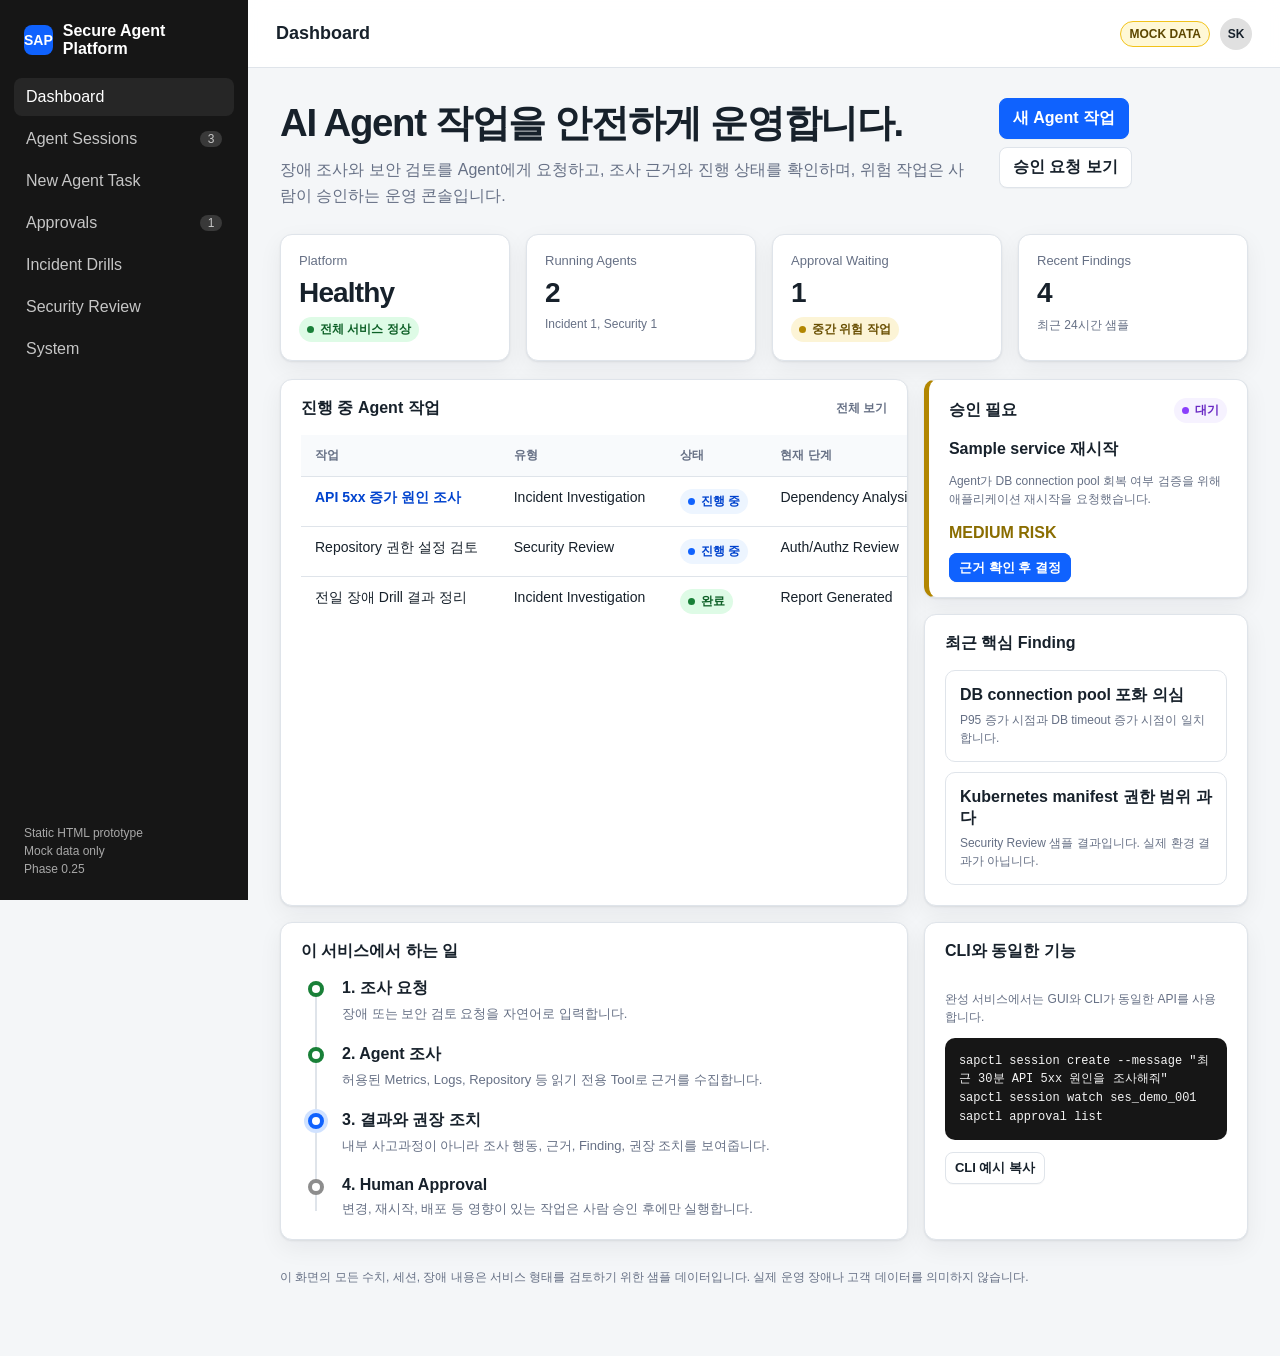
==== prototype/index.html @ 64e1af7a "feat: add prototype dashboard" ====
<!doctype html>
<html lang="ko">
<head>
  <meta charset="utf-8">
  <meta name="viewport" content="width=device-width, initial-scale=1">
  <title>Secure Agent Platform - Dashboard</title>
  <link rel="stylesheet" href="assets/css/app.css">
  <script defer src="assets/js/app.js"></script>
</head>
<body data-page="dashboard">
<div class="app-shell">
  <aside class="sidebar">
    <a class="brand" href="index.html"><span class="brand-mark">SAP</span><span>Secure Agent Platform</span></a>
    <nav class="nav">
      <a data-nav="dashboard" href="index.html"><span>Dashboard</span></a>
      <a data-nav="sessions" href="sessions.html"><span>Agent Sessions</span><span class="count">3</span></a>
      <a data-nav="new" href="session-new.html"><span>New Agent Task</span></a>
      <a data-nav="approvals" href="approvals.html"><span>Approvals</span><span class="count">1</span></a>
      <a data-nav="incidents" href="incidents.html"><span>Incident Drills</span></a>
      <a data-nav="security" href="security-review.html"><span>Security Review</span></a>
      <a data-nav="system" href="system.html"><span>System</span></a>
    </nav>
    <div class="sidebar-footer">Static HTML prototype<br>Mock data only<br>Phase 0.25</div>
  </aside>
  <div class="overlay"></div>
  <main class="main">
    <header class="topbar">
      <button class="menu-button" data-menu aria-label="메뉴 열기">☰</button>
      <div class="page-title">Dashboard</div>
      <div class="topbar-right"><span class="mock-pill">MOCK DATA</span><span class="avatar">SK</span></div>
    </header>
    <div class="content">
      <section class="hero">
        <div>
          <h1>AI Agent 작업을 안전하게 운영합니다.</h1>
          <p>장애 조사와 보안 검토를 Agent에게 요청하고, 조사 근거와 진행 상태를 확인하며, 위험 작업은 사람이 승인하는 운영 콘솔입니다.</p>
        </div>
        <div class="actions">
          <a class="btn primary" href="session-new.html">새 Agent 작업</a>
          <a class="btn" href="approvals.html">승인 요청 보기</a>
        </div>
      </section>

      <section class="grid kpi">
        <article class="card kpi-card"><div class="kpi-label">Platform</div><div class="kpi-value">Healthy</div><div class="kpi-sub"><span class="status ok">전체 서비스 정상</span></div></article>
        <article class="card kpi-card"><div class="kpi-label">Running Agents</div><div class="kpi-value">2</div><div class="kpi-sub">Incident 1, Security 1</div></article>
        <article class="card kpi-card"><div class="kpi-label">Approval Waiting</div><div class="kpi-value">1</div><div class="kpi-sub"><span class="status warn">중간 위험 작업</span></div></article>
        <article class="card kpi-card"><div class="kpi-label">Recent Findings</div><div class="kpi-value">4</div><div class="kpi-sub">최근 24시간 샘플</div></article>
      </section>

      <section class="grid two">
        <article class="card">
          <div class="card-head"><h2>진행 중 Agent 작업</h2><a class="meta link" href="sessions.html">전체 보기</a></div>
          <div class="card-body table-wrap">
            <table>
              <thead><tr><th>작업</th><th>유형</th><th>상태</th><th>현재 단계</th><th>시작</th></tr></thead>
              <tbody>
                <tr><td><a class="link" href="session-detail.html">API 5xx 증가 원인 조사</a></td><td>Incident Investigation</td><td><span class="status running">진행 중</span></td><td>Dependency Analysis</td><td>07:41</td></tr>
                <tr><td>Repository 권한 설정 검토</td><td>Security Review</td><td><span class="status running">진행 중</span></td><td>Auth/Authz Review</td><td>07:36</td></tr>
                <tr><td>전일 장애 Drill 결과 정리</td><td>Incident Investigation</td><td><span class="status ok">완료</span></td><td>Report Generated</td><td>어제</td></tr>
              </tbody>
            </table>
          </div>
        </article>

        <div class="grid">
          <article class="card approval-card">
            <div class="card-head"><h2>승인 필요</h2><span class="meta"><span class="status pending">대기</span></span></div>
            <div class="card-body">
              <strong>Sample service 재시작</strong>
              <p class="small">Agent가 DB connection pool 회복 여부 검증을 위해 애플리케이션 재시작을 요청했습니다.</p>
              <p><span class="risk medium">MEDIUM RISK</span></p>
              <a class="btn primary sm" href="approvals.html">근거 확인 후 결정</a>
            </div>
          </article>

          <article class="card">
            <div class="card-head"><h2>최근 핵심 Finding</h2></div>
            <div class="card-body list">
              <div class="list-item"><strong>DB connection pool 포화 의심</strong><div class="small">P95 증가 시점과 DB timeout 증가 시점이 일치합니다.</div></div>
              <div class="list-item"><strong>Kubernetes manifest 권한 범위 과다</strong><div class="small">Security Review 샘플 결과입니다. 실제 환경 결과가 아닙니다.</div></div>
            </div>
          </article>
        </div>
      </section>

      <section class="grid two" style="margin-top:16px">
        <article class="card">
          <div class="card-head"><h2>이 서비스에서 하는 일</h2></div>
          <div class="card-body">
            <div class="timeline">
              <div class="timeline-item complete"><span class="timeline-dot"></span><div class="title">1. 조사 요청</div><div class="detail">장애 또는 보안 검토 요청을 자연어로 입력합니다.</div></div>
              <div class="timeline-item complete"><span class="timeline-dot"></span><div class="title">2. Agent 조사</div><div class="detail">허용된 Metrics, Logs, Repository 등 읽기 전용 Tool로 근거를 수집합니다.</div></div>
              <div class="timeline-item active"><span class="timeline-dot"></span><div class="title">3. 결과와 권장 조치</div><div class="detail">내부 사고과정이 아니라 조사 행동, 근거, Finding, 권장 조치를 보여줍니다.</div></div>
              <div class="timeline-item"><span class="timeline-dot"></span><div class="title">4. Human Approval</div><div class="detail">변경, 재시작, 배포 등 영향이 있는 작업은 사람 승인 후에만 실행합니다.</div></div>
            </div>
          </div>
        </article>
        <article class="card">
          <div class="card-head"><h2>CLI와 동일한 기능</h2></div>
          <div class="card-body">
            <p class="small">완성 서비스에서는 GUI와 CLI가 동일한 API를 사용합니다.</p>
            <pre class="code" id="dashboardCli">sapctl session create --message "최근 30분 API 5xx 원인을 조사해줘"
sapctl session watch ses_demo_001
sapctl approval list</pre>
            <button class="btn sm" data-copy="#dashboardCli">CLI 예시 복사</button>
          </div>
        </article>
      </section>

      <p class="footer-note">이 화면의 모든 수치, 세션, 장애 내용은 서비스 형태를 검토하기 위한 샘플 데이터입니다. 실제 운영 장애나 고객 데이터를 의미하지 않습니다.</p>
    </div>
  </main>
</div>
<div class="toast" data-toast></div>
</body>
</html>
---- prototype/assets/css/app.css ----
:root {
  --bg: #f4f6f8;
  --surface: #ffffff;
  --surface-2: #f8fafc;
  --text: #17212b;
  --muted: #667085;
  --line: #dfe4ea;
  --accent: #0f62fe;
  --accent-2: #0043ce;
  --success: #198038;
  --warning: #b28600;
  --danger: #da1e28;
  --info: #005d5d;
  --sidebar: #161616;
  --sidebar-muted: #c6c6c6;
  --radius: 12px;
  --shadow: 0 1px 2px rgba(16, 24, 40, .08), 0 8px 24px rgba(16, 24, 40, .06);
}

* { box-sizing: border-box; }
html { color-scheme: light; }
body {
  margin: 0;
  min-height: 100vh;
  font-family: Inter, Pretendard, -apple-system, BlinkMacSystemFont, "Segoe UI", sans-serif;
  background: var(--bg);
  color: var(--text);
}
a { color: inherit; text-decoration: none; }
button, input, textarea, select { font: inherit; }
button { cursor: pointer; }

.app-shell { display: grid; grid-template-columns: 248px minmax(0, 1fr); min-height: 100vh; }
.sidebar {
  position: sticky; top: 0; height: 100vh; padding: 22px 14px;
  background: var(--sidebar); color: #fff; display: flex; flex-direction: column; z-index: 20;
}
.brand { display: flex; gap: 10px; align-items: center; padding: 0 10px 20px; font-weight: 700; }
.brand-mark { width: 30px; height: 30px; border-radius: 8px; display: grid; place-items: center; background: var(--accent); font-size: 14px; }
.nav { display: grid; gap: 4px; }
.nav a { padding: 10px 12px; border-radius: 8px; color: var(--sidebar-muted); display: flex; align-items: center; justify-content: space-between; }
.nav a:hover, .nav a.active { background: #262626; color: #fff; }
.nav .count { min-width: 22px; padding: 1px 7px; text-align: center; border-radius: 10px; background: #393939; font-size: 12px; }
.sidebar-footer { margin-top: auto; padding: 14px 10px 0; color: #a8a8a8; font-size: 12px; line-height: 1.5; }

.main { min-width: 0; }
.topbar { min-height: 68px; padding: 12px 28px; background: rgba(255,255,255,.92); border-bottom: 1px solid var(--line); display: flex; align-items: center; gap: 16px; position: sticky; top: 0; z-index: 10; backdrop-filter: blur(10px); }
.menu-button { display: none; border: 1px solid var(--line); background: #fff; border-radius: 8px; padding: 8px 10px; }
.page-title { font-weight: 700; font-size: 18px; }
.topbar-right { margin-left: auto; display: flex; align-items: center; gap: 10px; }
.mock-pill { border: 1px solid #f1c21b; background: #fff8d6; color: #5c4600; padding: 5px 8px; border-radius: 999px; font-size: 12px; font-weight: 700; }
.avatar { width: 32px; height: 32px; border-radius: 50%; background: #e0e0e0; display: grid; place-items: center; font-size: 12px; font-weight: 700; }

.content { max-width: 1440px; margin: 0 auto; padding: 30px 32px 56px; }
.hero { display: flex; gap: 20px; align-items: flex-start; justify-content: space-between; margin-bottom: 24px; }
.hero h1 { margin: 0 0 8px; font-size: clamp(28px, 3vw, 42px); letter-spacing: -.035em; }
.hero p { margin: 0; color: var(--muted); max-width: 760px; line-height: 1.65; }
.actions { display: flex; gap: 8px; flex-wrap: wrap; }
.btn { border: 1px solid var(--line); background: #fff; color: var(--text); border-radius: 8px; padding: 9px 13px; font-weight: 700; box-shadow: 0 1px 1px rgba(0,0,0,.03); }
.btn:hover { background: var(--surface-2); }
.btn.primary { background: var(--accent); border-color: var(--accent); color: #fff; }
.btn.primary:hover { background: var(--accent-2); }
.btn.danger { background: var(--danger); border-color: var(--danger); color: #fff; }
.btn.ghost { box-shadow: none; background: transparent; }
.btn.sm { padding: 6px 9px; font-size: 13px; }

.grid { display: grid; gap: 16px; }
.grid.kpi { grid-template-columns: repeat(4, minmax(0, 1fr)); margin-bottom: 18px; }
.grid.two { grid-template-columns: minmax(0, 1.55fr) minmax(300px, .8fr); }
.grid.three { grid-template-columns: repeat(3, minmax(0, 1fr)); }
.card { background: var(--surface); border: 1px solid var(--line); border-radius: var(--radius); box-shadow: var(--shadow); }
.card-head { padding: 18px 20px 12px; display: flex; align-items: center; gap: 10px; }
.card-head h2, .card-head h3 { margin: 0; font-size: 16px; }
.card-head .meta { margin-left: auto; color: var(--muted); font-size: 12px; }
.card-body { padding: 4px 20px 20px; }
.kpi-card { padding: 18px; }
.kpi-label { color: var(--muted); font-size: 13px; margin-bottom: 9px; }
.kpi-value { font-size: 28px; font-weight: 750; letter-spacing: -.03em; }
.kpi-sub { margin-top: 8px; color: var(--muted); font-size: 12px; }

.status { display: inline-flex; align-items: center; gap: 6px; font-size: 12px; font-weight: 700; border-radius: 999px; padding: 4px 8px; background: #f4f4f4; }
.status::before { content: ""; width: 7px; height: 7px; border-radius: 50%; background: #8d8d8d; }
.status.ok { background: #defbe6; color: #0e6027; }
.status.ok::before { background: var(--success); }
.status.running { background: #edf5ff; color: #0043ce; }
.status.running::before { background: var(--accent); animation: pulse 1.4s infinite; }
.status.warn { background: #fcf4d6; color: #684e00; }
.status.warn::before { background: var(--warning); }
.status.bad { background: #fff1f1; color: #a2191f; }
.status.bad::before { background: var(--danger); }
.status.pending { background: #f6f2ff; color: #6929c4; }
.status.pending::before { background: #8a3ffc; }
@keyframes pulse { 50% { opacity: .35; } }

.table-wrap { overflow: auto; }
table { width: 100%; border-collapse: collapse; min-width: 700px; }
th, td { text-align: left; padding: 12px 14px; border-bottom: 1px solid var(--line); vertical-align: top; }
th { color: var(--muted); font-size: 12px; font-weight: 700; background: var(--surface-2); }
td { font-size: 14px; }
tr:last-child td { border-bottom: 0; }
.link { color: var(--accent-2); font-weight: 700; }

.list { display: grid; gap: 10px; }
.list-item { border: 1px solid var(--line); border-radius: 10px; padding: 14px; background: #fff; }
.list-row { display: flex; gap: 10px; justify-content: space-between; align-items: flex-start; }
.list-item strong { display: block; margin-bottom: 5px; }
.small { color: var(--muted); font-size: 12px; line-height: 1.5; }

.timeline { position: relative; margin-left: 7px; }
.timeline::before { content: ""; position: absolute; left: 7px; top: 8px; bottom: 8px; width: 2px; background: var(--line); }
.timeline-item { position: relative; padding: 0 0 20px 34px; }
.timeline-item:last-child { padding-bottom: 0; }
.timeline-dot { position: absolute; left: 0; top: 3px; width: 16px; height: 16px; border-radius: 50%; background: #fff; border: 4px solid #8d8d8d; z-index: 1; }
.timeline-item.complete .timeline-dot { border-color: var(--success); }
.timeline-item.active .timeline-dot { border-color: var(--accent); box-shadow: 0 0 0 4px #d0e2ff; }
.timeline-item .title { font-weight: 700; }
.timeline-item .detail { margin-top: 5px; color: var(--muted); font-size: 13px; line-height: 1.55; }

.metric-list { display: grid; gap: 12px; }
.metric { display: grid; grid-template-columns: 130px 1fr auto; gap: 12px; align-items: center; }
.bar { height: 8px; background: #e5e7eb; border-radius: 99px; overflow: hidden; }
.bar > span { display: block; height: 100%; background: var(--accent); border-radius: inherit; }

.callout { border-left: 4px solid var(--accent); background: #edf5ff; padding: 14px 16px; border-radius: 0 10px 10px 0; line-height: 1.6; }
.callout.warn { border-color: var(--warning); background: #fcf4d6; }
.callout.danger { border-color: var(--danger); background: #fff1f1; }
.callout.success { border-color: var(--success); background: #defbe6; }

.form-grid { display: grid; gap: 16px; max-width: 900px; }
.field { display: grid; gap: 7px; }
.field label { font-size: 13px; font-weight: 700; }
.field input, .field textarea, .field select { width: 100%; border: 1px solid #b8c0ca; background: #fff; border-radius: 8px; padding: 11px 12px; outline: none; color: var(--text); }
.field textarea { min-height: 132px; resize: vertical; line-height: 1.55; }
.field input:focus, .field textarea:focus, .field select:focus { border-color: var(--accent); box-shadow: 0 0 0 3px #d0e2ff; }
.choice-grid { display: grid; grid-template-columns: repeat(2, minmax(0, 1fr)); gap: 12px; }
.choice { border: 2px solid var(--line); border-radius: 10px; padding: 14px; cursor: pointer; background: #fff; }
.choice.active { border-color: var(--accent); background: #f5f9ff; }
.choice h3 { margin: 0 0 6px; font-size: 15px; }
.choice p { margin: 0; color: var(--muted); font-size: 13px; line-height: 1.5; }

.split { display: grid; grid-template-columns: 1fr 1fr; gap: 12px; }
.code { border-radius: 10px; background: #161616; color: #f4f4f4; padding: 14px; overflow: auto; font: 12px/1.55 ui-monospace, SFMono-Regular, Menlo, monospace; white-space: pre-wrap; }

.approval-card { border-left: 5px solid var(--warning); }
.risk { font-weight: 800; }
.risk.high { color: var(--danger); }
.risk.medium { color: #8a6d00; }
.risk.low { color: var(--success); }

.empty { text-align: center; padding: 36px 20px; color: var(--muted); }
.footer-note { margin-top: 28px; color: var(--muted); font-size: 12px; line-height: 1.6; }
.toast { position: fixed; right: 20px; bottom: 20px; max-width: 340px; padding: 12px 14px; border-radius: 10px; background: #161616; color: #fff; box-shadow: var(--shadow); opacity: 0; transform: translateY(10px); pointer-events: none; transition: .2s ease; z-index: 100; }
.toast.show { opacity: 1; transform: translateY(0); }
.overlay { display: none; }

@media (max-width: 1000px) {
  .grid.kpi { grid-template-columns: repeat(2, minmax(0, 1fr)); }
  .grid.two, .grid.three { grid-template-columns: 1fr; }
}

@media (max-width: 760px) {
  .app-shell { grid-template-columns: 1fr; }
  .sidebar { position: fixed; left: -270px; width: 248px; transition: left .2s ease; box-shadow: 10px 0 40px rgba(0,0,0,.22); }
  body.nav-open .sidebar { left: 0; }
  .overlay { position: fixed; inset: 0; background: rgba(0,0,0,.35); z-index: 15; }
  body.nav-open .overlay { display: block; }
  .menu-button { display: inline-block; }
  .topbar { padding: 10px 14px; min-height: 58px; }
  .content { padding: 22px 14px 42px; }
  .hero { display: grid; }
  .hero h1 { font-size: 30px; }
  .grid.kpi { grid-template-columns: 1fr 1fr; gap: 10px; }
  .kpi-card { padding: 14px; }
  .kpi-value { font-size: 23px; }
  .choice-grid, .split { grid-template-columns: 1fr; }
  .metric { grid-template-columns: 105px 1fr; }
  .metric .value { grid-column: 2; }
  .topbar-right .avatar { display: none; }
}

@media (max-width: 420px) {
  .grid.kpi { grid-template-columns: 1fr; }
  .actions { width: 100%; }
  .actions .btn { flex: 1; text-align: center; }
}
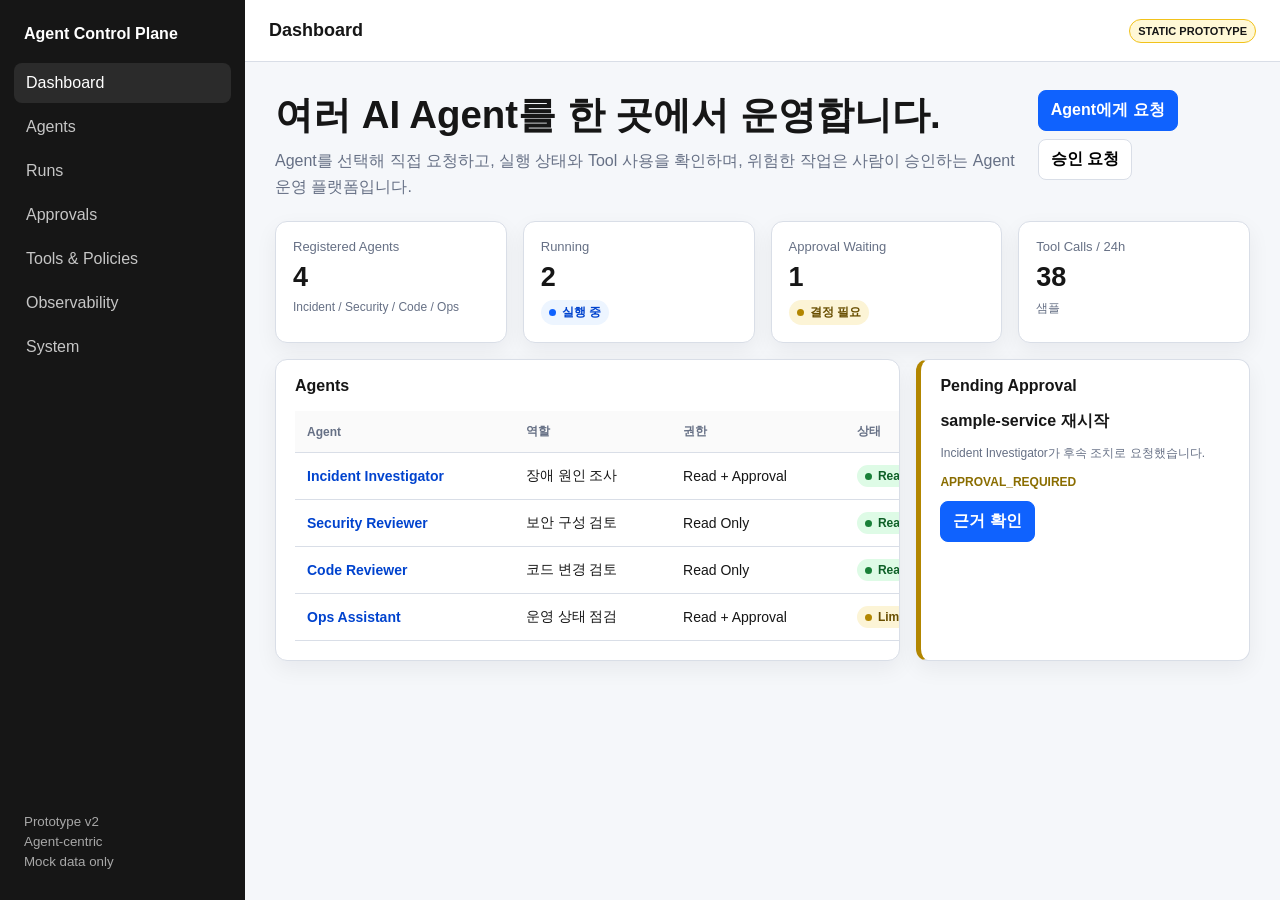
==== commit d4e9f0c3: "feat: make agent control plane v2 the prototype entrypoint" ====
--- a/prototype/index.html
+++ b/prototype/index.html
@@ -3,115 +3,11 @@
 <head>
   <meta charset="utf-8">
   <meta name="viewport" content="width=device-width, initial-scale=1">
-  <title>Secure Agent Platform - Dashboard</title>
-  <link rel="stylesheet" href="assets/css/app.css">
-  <script defer src="assets/js/app.js"></script>
+  <meta http-equiv="refresh" content="0; url=agent-control-plane-v2.html">
+  <title>Agent Control Plane Prototype v2</title>
 </head>
-<body data-page="dashboard">
-<div class="app-shell">
-  <aside class="sidebar">
-    <a class="brand" href="index.html"><span class="brand-mark">SAP</span><span>Secure Agent Platform</span></a>
-    <nav class="nav">
-      <a data-nav="dashboard" href="index.html"><span>Dashboard</span></a>
-      <a data-nav="sessions" href="sessions.html"><span>Agent Sessions</span><span class="count">3</span></a>
-      <a data-nav="new" href="session-new.html"><span>New Agent Task</span></a>
-      <a data-nav="approvals" href="approvals.html"><span>Approvals</span><span class="count">1</span></a>
-      <a data-nav="incidents" href="incidents.html"><span>Incident Drills</span></a>
-      <a data-nav="security" href="security-review.html"><span>Security Review</span></a>
-      <a data-nav="system" href="system.html"><span>System</span></a>
-    </nav>
-    <div class="sidebar-footer">Static HTML prototype<br>Mock data only<br>Phase 0.25</div>
-  </aside>
-  <div class="overlay"></div>
-  <main class="main">
-    <header class="topbar">
-      <button class="menu-button" data-menu aria-label="메뉴 열기">☰</button>
-      <div class="page-title">Dashboard</div>
-      <div class="topbar-right"><span class="mock-pill">MOCK DATA</span><span class="avatar">SK</span></div>
-    </header>
-    <div class="content">
-      <section class="hero">
-        <div>
-          <h1>AI Agent 작업을 안전하게 운영합니다.</h1>
-          <p>장애 조사와 보안 검토를 Agent에게 요청하고, 조사 근거와 진행 상태를 확인하며, 위험 작업은 사람이 승인하는 운영 콘솔입니다.</p>
-        </div>
-        <div class="actions">
-          <a class="btn primary" href="session-new.html">새 Agent 작업</a>
-          <a class="btn" href="approvals.html">승인 요청 보기</a>
-        </div>
-      </section>
-
-      <section class="grid kpi">
-        <article class="card kpi-card"><div class="kpi-label">Platform</div><div class="kpi-value">Healthy</div><div class="kpi-sub"><span class="status ok">전체 서비스 정상</span></div></article>
-        <article class="card kpi-card"><div class="kpi-label">Running Agents</div><div class="kpi-value">2</div><div class="kpi-sub">Incident 1, Security 1</div></article>
-        <article class="card kpi-card"><div class="kpi-label">Approval Waiting</div><div class="kpi-value">1</div><div class="kpi-sub"><span class="status warn">중간 위험 작업</span></div></article>
-        <article class="card kpi-card"><div class="kpi-label">Recent Findings</div><div class="kpi-value">4</div><div class="kpi-sub">최근 24시간 샘플</div></article>
-      </section>
-
-      <section class="grid two">
-        <article class="card">
-          <div class="card-head"><h2>진행 중 Agent 작업</h2><a class="meta link" href="sessions.html">전체 보기</a></div>
-          <div class="card-body table-wrap">
-            <table>
-              <thead><tr><th>작업</th><th>유형</th><th>상태</th><th>현재 단계</th><th>시작</th></tr></thead>
-              <tbody>
-                <tr><td><a class="link" href="session-detail.html">API 5xx 증가 원인 조사</a></td><td>Incident Investigation</td><td><span class="status running">진행 중</span></td><td>Dependency Analysis</td><td>07:41</td></tr>
-                <tr><td>Repository 권한 설정 검토</td><td>Security Review</td><td><span class="status running">진행 중</span></td><td>Auth/Authz Review</td><td>07:36</td></tr>
-                <tr><td>전일 장애 Drill 결과 정리</td><td>Incident Investigation</td><td><span class="status ok">완료</span></td><td>Report Generated</td><td>어제</td></tr>
-              </tbody>
-            </table>
-          </div>
-        </article>
-
-        <div class="grid">
-          <article class="card approval-card">
-            <div class="card-head"><h2>승인 필요</h2><span class="meta"><span class="status pending">대기</span></span></div>
-            <div class="card-body">
-              <strong>Sample service 재시작</strong>
-              <p class="small">Agent가 DB connection pool 회복 여부 검증을 위해 애플리케이션 재시작을 요청했습니다.</p>
-              <p><span class="risk medium">MEDIUM RISK</span></p>
-              <a class="btn primary sm" href="approvals.html">근거 확인 후 결정</a>
-            </div>
-          </article>
-
-          <article class="card">
-            <div class="card-head"><h2>최근 핵심 Finding</h2></div>
-            <div class="card-body list">
-              <div class="list-item"><strong>DB connection pool 포화 의심</strong><div class="small">P95 증가 시점과 DB timeout 증가 시점이 일치합니다.</div></div>
-              <div class="list-item"><strong>Kubernetes manifest 권한 범위 과다</strong><div class="small">Security Review 샘플 결과입니다. 실제 환경 결과가 아닙니다.</div></div>
-            </div>
-          </article>
-        </div>
-      </section>
-
-      <section class="grid two" style="margin-top:16px">
-        <article class="card">
-          <div class="card-head"><h2>이 서비스에서 하는 일</h2></div>
-          <div class="card-body">
-            <div class="timeline">
-              <div class="timeline-item complete"><span class="timeline-dot"></span><div class="title">1. 조사 요청</div><div class="detail">장애 또는 보안 검토 요청을 자연어로 입력합니다.</div></div>
-              <div class="timeline-item complete"><span class="timeline-dot"></span><div class="title">2. Agent 조사</div><div class="detail">허용된 Metrics, Logs, Repository 등 읽기 전용 Tool로 근거를 수집합니다.</div></div>
-              <div class="timeline-item active"><span class="timeline-dot"></span><div class="title">3. 결과와 권장 조치</div><div class="detail">내부 사고과정이 아니라 조사 행동, 근거, Finding, 권장 조치를 보여줍니다.</div></div>
-              <div class="timeline-item"><span class="timeline-dot"></span><div class="title">4. Human Approval</div><div class="detail">변경, 재시작, 배포 등 영향이 있는 작업은 사람 승인 후에만 실행합니다.</div></div>
-            </div>
-          </div>
-        </article>
-        <article class="card">
-          <div class="card-head"><h2>CLI와 동일한 기능</h2></div>
-          <div class="card-body">
-            <p class="small">완성 서비스에서는 GUI와 CLI가 동일한 API를 사용합니다.</p>
-            <pre class="code" id="dashboardCli">sapctl session create --message "최근 30분 API 5xx 원인을 조사해줘"
-sapctl session watch ses_demo_001
-sapctl approval list</pre>
-            <button class="btn sm" data-copy="#dashboardCli">CLI 예시 복사</button>
-          </div>
-        </article>
-      </section>
-
-      <p class="footer-note">이 화면의 모든 수치, 세션, 장애 내용은 서비스 형태를 검토하기 위한 샘플 데이터입니다. 실제 운영 장애나 고객 데이터를 의미하지 않습니다.</p>
-    </div>
-  </main>
-</div>
-<div class="toast" data-toast></div>
+<body>
+  <p>Agent 중심 v2 프로토타입으로 이동합니다.</p>
+  <p><a href="agent-control-plane-v2.html">Agent Control Plane Prototype v2 열기</a></p>
 </body>
 </html>
